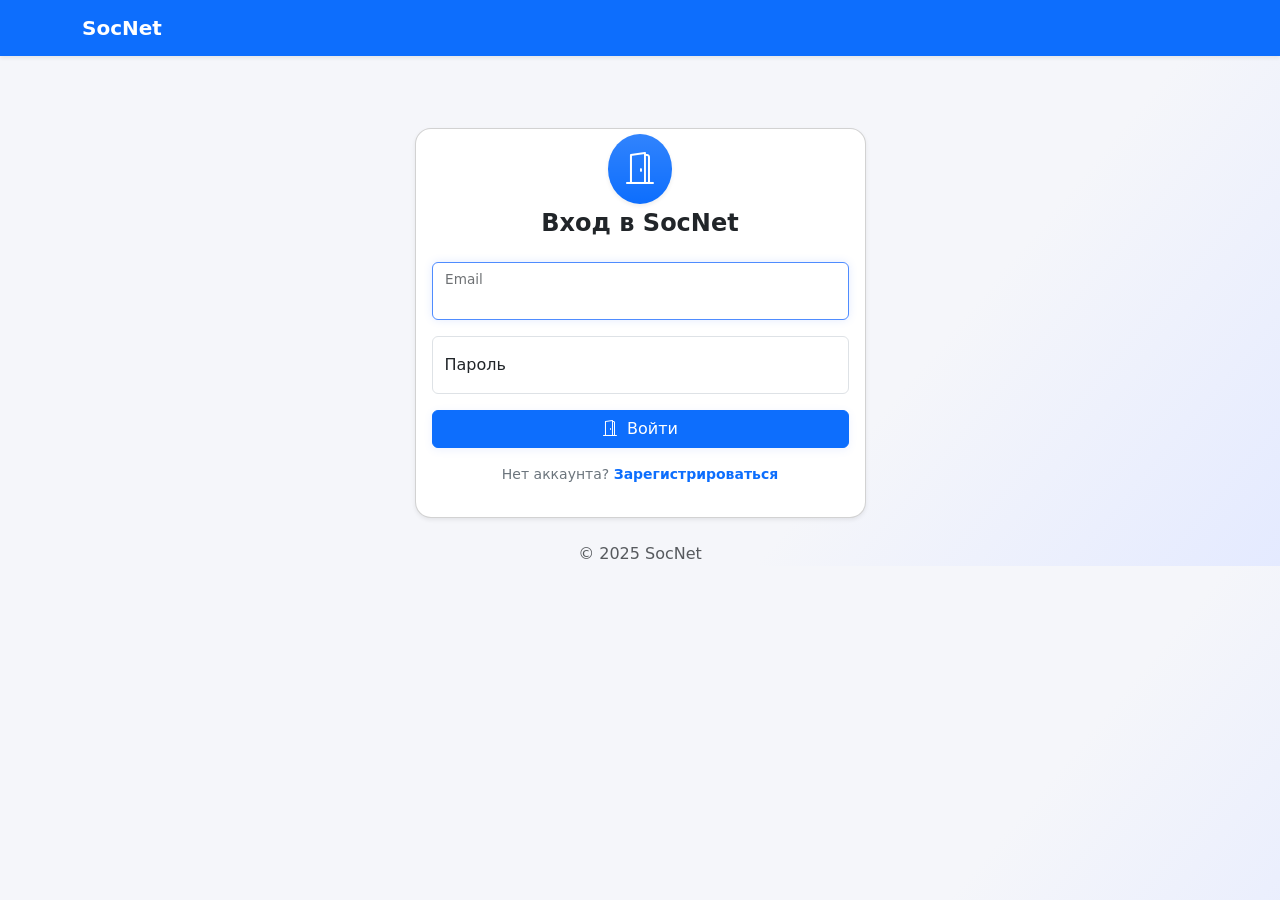
==== src/SocialNetworkAPI/wwwroot/login.html @ 1d99b18c "init" ====
﻿<!DOCTYPE html>
<html lang="ru">
<head>
    <meta charset="utf-8" />
    <title>Вход | SocNet</title>
    <meta name="viewport" content="width=device-width, initial-scale=1">
    <link href="https://cdn.jsdelivr.net/npm/bootstrap@5.3.3/dist/css/bootstrap.min.css" rel="stylesheet">
    <link rel="stylesheet" href="css/styles.css" />
    <link rel="stylesheet" href="https://cdn.jsdelivr.net/npm/bootstrap-icons@1.11.3/font/bootstrap-icons.css">
</head>
<body>
    <nav class="navbar navbar-expand-lg navbar-dark bg-primary sticky-top shadow-sm mb-4">
        <div class="container">
            <a class="navbar-brand fw-bold" href="index.html">SocNet</a>
        </div>
    </nav>
    <main class="container">
        <div class="row justify-content-center">
            <div class="col-md-6 col-lg-5">
                <div class="card shadow-sm mt-5 rounded-4">
                    <div class="card-body">
                        <div class="text-center mb-3">
                            <span class="bg-primary bg-gradient text-white rounded-circle p-3 fs-2 shadow-sm">
                                <i class="bi bi-door-open"></i>
                            </span>
                        </div>
                        <form id="login-form" autocomplete="on">
                            <h2 class="card-title h4 mb-4 text-center fw-bold">Вход в SocNet</h2>
                            <div class="mb-3">
                                <div class="form-floating">
                                    <input type="email" class="form-control" id="login-email" name="email" placeholder="Email" required autofocus />
                                    <label for="login-email">Email</label>
                                </div>
                            </div>
                            <div class="mb-3">
                                <div class="form-floating">
                                    <input type="password" class="form-control" id="login-password" name="password" placeholder="Пароль" required />
                                    <label for="login-password">Пароль</label>
                                </div>
                            </div>
                            <button type="submit" class="btn btn-primary w-100">
                                <i class="bi bi-door-open me-1"></i> Войти
                            </button>
                            <p class="mt-3 text-center text-secondary small">
                                Нет аккаунта?
                                <a href="register.html" class="text-primary fw-semibold text-decoration-none">Зарегистрироваться</a>
                            </p>
                        </form>
                    </div>
                </div>
                <div class="text-center mt-4 text-muted">
                    © 2025 SocNet
                </div>
            </div>
        </div>
    </main>
    <script src="js/auth.js"></script>
    <script src="https://cdn.jsdelivr.net/npm/bootstrap@5.3.3/dist/js/bootstrap.bundle.min.js"></script>
</body>
</html>
---- src/SocialNetworkAPI/wwwroot/css/styles.css ----
﻿/* === GLOBAL === */
body {
    background-color: #f5f6fa;
    background-image: linear-gradient(130deg, #f5f6fa 70%, #e4eaff 100%);
}

.card, .post-card, .feed-bg {
    border-radius: 14px;
    transition: box-shadow 0.25s; /* Убрали transform из transition */
}

.card {
    border-radius: 14px;
}

.feed-bg {
    background: linear-gradient(135deg, #f1f5fd 0%, #e6ecfa 100%);
    border-radius: 1.5rem;
    box-shadow: 0 0.5rem 2rem rgba(80,100,200,0.05);
}

@media (max-width: 991px) {
    .feed-bg {
        border-radius: 0;
    }
}

/* === SIDEBAR === */
#sidebar-username {
    font-size: 1.15rem;
}

#sidebar-email {
    font-size: 0.95rem;
    color: #888;
}

/* === POST FORM === */
#post-form textarea {
    resize: vertical;
}

/* === ARTICLE POSTS === */
#posts article, #profile-posts article {
    background: #fff;
    padding: 1rem 1.25rem;
    margin-bottom: 1rem;
    border-radius: 16px;
    box-shadow: 0 2px 16px rgba(80,100,200,0.08);
    transition: box-shadow 0.2s;
}

    #posts article:hover, #profile-posts article:hover {
        box-shadow: 0 6px 28px rgba(80,100,200,0.13);
        /* Убрали transform */
    }

/* === POST CARD === */
.post-card {
    border-radius: 1.25rem;
    box-shadow: 0 0.2rem 1.5rem rgba(80,100,200,0.07);
    border: none;
    transition: box-shadow 0.25s; /* Убрали transform из transition */
}

    .post-card:hover, .card:hover:not(.no-hover) {
        box-shadow: 0 4px 24px rgba(80,100,200,0.18);
        /* Убрали transform */
    }

/* === TREND BADGE === */
.trend-badge {
    display: inline-block;
    background: #f3f6ff;
    color: #3b82f6;
    border-radius: 1rem;
    padding: 2px 12px;
    margin: 2px 0;
    cursor: pointer;
    transition: background 0.18s, color 0.18s, box-shadow 0.18s;
}

    .trend-badge:hover {
        background: #e0eaff;
        color: #1e3a8a;
        box-shadow: 0 1px 8px rgba(80,130,255,0.08);
    }

/* === STORY AVATAR === */
.story-avatar {
    width: 48px;
    height: 48px;
    border: 2px solid #4f8cff;
    object-fit: cover;
    border-radius: 50%;
    margin-right: 8px;
    box-shadow: 0 0 6px rgba(80,130,255,0.07);
    transition: box-shadow 0.18s, border 0.18s, filter 0.2s;
}

    .story-avatar:hover {
        filter: brightness(1.05) saturate(1.15);
        box-shadow: 0 0 16px rgba(80,130,255,0.13);
        border-color: #2463eb;
    }

/* === PROFILE COVER & AVATAR === */
.profile-cover {
    height: 120px;
    background: linear-gradient(90deg, #4f8cff 0%, #1e3a8a 100%);
    border-radius: 1.25rem 1.25rem 0 0;
}

.profile-avatar {
    width: 110px;
    height: 110px;
    border: 4px solid #fff;
    object-fit: cover;
    margin-top: -55px;
    box-shadow: 0 0.5rem 1rem rgba(0,0,0,.15);
    transition: box-shadow 0.18s, border 0.18s, filter 0.2s;
}

    .profile-avatar:hover {
        filter: brightness(1.05) saturate(1.15);
        box-shadow: 0 0 16px rgba(80,130,255,0.13);
        border-color: #2463eb;
    }

/* === BUTTONS & INPUTS === */
.btn-primary {
    transition: background 0.2s, box-shadow 0.2s;
    box-shadow: 0 2px 8px rgba(80,130,255,0.10);
}

    .btn-primary:hover, .btn-primary:focus {
        background: #2463eb;
        box-shadow: 0 4px 24px rgba(80,130,255,0.20);
    }

.btn-outline-primary:hover, .btn-outline-primary:focus {
    background: #e4eaff;
    border-color: #4f8cff;
    color: #1e3a8a;
}

.form-control:focus {
    border-color: #4f8cff;
    box-shadow: 0 0 8px rgba(80,130,255,0.16);
}

/* === PLACEHOLDER, EMPTY CONTENT === */
#no-posts, .no-content {
    opacity: 0.7;
    color: #888;
    background: #fff;
    border-radius: 16px;
    box-shadow: 0 1px 12px rgba(80,100,200,0.03);
}

/* === MEDIA QUERIES === */
@media (max-width: 991.98px) {
    aside.col-lg-3 {
        display: none !important;
    }

    main .col-lg-6 {
        max-width: 100%;
    }
}
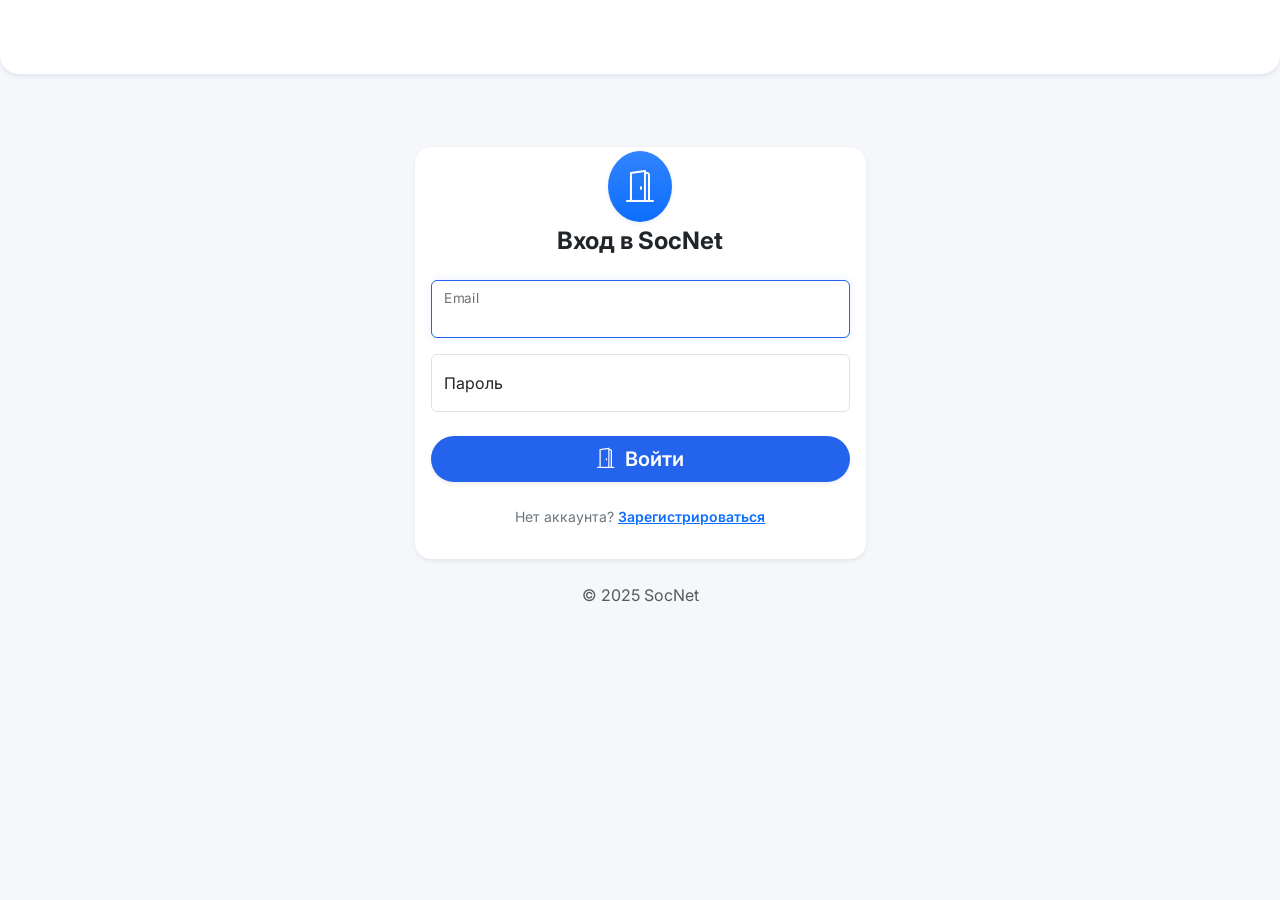
==== commit f96e0827: "update html/css" ====
--- a/src/SocialNetworkAPI/wwwroot/login.html
+++ b/src/SocialNetworkAPI/wwwroot/login.html
@@ -4,6 +4,7 @@
     <meta charset="utf-8" />
     <title>Вход | SocNet</title>
     <meta name="viewport" content="width=device-width, initial-scale=1">
+    <link href="https://fonts.googleapis.com/css2?family=Inter:wght@400;600;700&display=swap" rel="stylesheet">
     <link href="https://cdn.jsdelivr.net/npm/bootstrap@5.3.3/dist/css/bootstrap.min.css" rel="stylesheet">
     <link rel="stylesheet" href="css/styles.css" />
     <link rel="stylesheet" href="https://cdn.jsdelivr.net/npm/bootstrap-icons@1.11.3/font/bootstrap-icons.css">
@@ -24,26 +25,28 @@
                                 <i class="bi bi-door-open"></i>
                             </span>
                         </div>
-                        <form id="login-form" autocomplete="on">
+                        <form id="login-form" autocomplete="on" class="needs-validation" novalidate>
                             <h2 class="card-title h4 mb-4 text-center fw-bold">Вход в SocNet</h2>
                             <div class="mb-3">
                                 <div class="form-floating">
                                     <input type="email" class="form-control" id="login-email" name="email" placeholder="Email" required autofocus />
                                     <label for="login-email">Email</label>
+                                    <div class="invalid-feedback">Введите корректный email</div>
                                 </div>
                             </div>
                             <div class="mb-3">
                                 <div class="form-floating">
                                     <input type="password" class="form-control" id="login-password" name="password" placeholder="Пароль" required />
                                     <label for="login-password">Пароль</label>
+                                    <div class="invalid-feedback">Введите пароль</div>
                                 </div>
                             </div>
-                            <button type="submit" class="btn btn-primary w-100">
+                            <button type="submit" class="btn btn-primary w-100 py-2 fs-5 rounded-pill shadow-sm mt-2">
                                 <i class="bi bi-door-open me-1"></i> Войти
                             </button>
-                            <p class="mt-3 text-center text-secondary small">
+                            <p class="mt-4 text-center text-secondary small">
                                 Нет аккаунта?
-                                <a href="register.html" class="text-primary fw-semibold text-decoration-none">Зарегистрироваться</a>
+                                <a href="register.html" class="text-primary fw-semibold text-decoration-underline-hover">Зарегистрироваться</a>
                             </p>
                         </form>
                     </div>
--- a/src/SocialNetworkAPI/wwwroot/css/styles.css
+++ b/src/SocialNetworkAPI/wwwroot/css/styles.css
@@ -1,110 +1,251 @@
-﻿/* === GLOBAL === */
+﻿:root {
+    --socnet-primary: #2463eb;
+    --socnet-primary-dark: #1856db;
+    --socnet-bg: #f5f7fa;
+    --socnet-feed-bg: linear-gradient(135deg, #f2f6ff 0%, #e7eefd 100%);
+    --socnet-card-bg: #fff;
+    --socnet-card-radius: 1.5rem;
+    --socnet-shadow: 0 0.5rem 2rem rgba(80,100,200,0.06);
+    --socnet-shadow-hover: 0 6px 24px rgba(80,100,200,0.13);
+    --socnet-text-main: #222f3e;
+    --socnet-grey: #888;
+    --socnet-accent: #ffe9e0;
+}
+
+html {
+    scroll-behavior: smooth;
+}
+
 body {
-    background-color: #f5f6fa;
-    background-image: linear-gradient(130deg, #f5f6fa 70%, #e4eaff 100%);
-}
-
-.card, .post-card, .feed-bg {
-    border-radius: 14px;
-    transition: box-shadow 0.25s; /* Убрали transform из transition */
-}
-
-.card {
-    border-radius: 14px;
-}
-
+    background: var(--socnet-bg);
+    font-family: 'Inter', 'Segoe UI', Arial, sans-serif;
+    color: var(--socnet-text-main);
+    min-height: 100vh;
+}
+
+/* ====== NAVBAR ====== */
+.navbar, .sidebar-nav {
+    background: #fff !important;
+}
+
+.navbar {
+    border-bottom: 1.5px solid #e4eaff;
+    border-radius: 0 0 1.2rem 1.2rem;
+    font-size: 1.08rem;
+    letter-spacing: 0.03em;
+    min-height: 64px;
+    z-index: 1001;
+}
+
+.navbar-brand {
+    letter-spacing: 0.5px;
+    font-size: 2rem !important;
+}
+
+.navbar form input[type="search"] {
+    border-radius: 2rem;
+    border: 1.5px solid #e4eaff;
+    padding-left: 1.2em;
+    background: #f8fafc;
+    transition: border-color 0.16s;
+}
+
+    .navbar form input[type="search"]:focus {
+        border-color: var(--socnet-primary);
+        outline: none;
+    }
+
+/* ====== SIDEBAR NAVIGATION ====== */
+.sidebar-nav {
+    min-height: 100vh;
+    background: #fff;
+    border-right: 1.5px solid #e4eaff;
+    position: sticky;
+    top: 0;
+    z-index: 1000;
+    padding-top: 0 !important;
+    box-shadow: none;
+}
+
+    .sidebar-nav .nav {
+        width: 100%;
+    }
+
+    .sidebar-nav .nav-link {
+        color: var(--socnet-text-main);
+        border-radius: 1.1rem;
+        font-weight: 500;
+        margin-bottom: 2px;
+        transition: background .17s, color .17s;
+        padding: 0.65rem 1rem;
+        display: flex;
+        align-items: center;
+        gap: 0.5em;
+    }
+
+        .sidebar-nav .nav-link.active,
+        .sidebar-nav .nav-link:hover {
+            background: #eef4ff;
+            color: var(--socnet-primary) !important;
+        }
+
+        .sidebar-nav .nav-link i {
+            font-size: 1.18em;
+        }
+
+        .sidebar-nav .nav-link:focus {
+            outline: none;
+        }
+
+    .sidebar-nav .nav-pills .nav-link {
+        border: none;
+    }
+
+    .sidebar-nav hr {
+        border-top: 1px solid #e4eaff;
+    }
+
+    .sidebar-nav .text-center {
+        padding-bottom: 0.5em;
+    }
+
+    .sidebar-nav .profile-sidebar-link img {
+        transition: box-shadow .19s, border .19s;
+    }
+
+    .sidebar-nav .profile-sidebar-link:hover img {
+        box-shadow: 0 0 0 3px var(--socnet-primary-dark);
+        border-color: var(--socnet-primary-dark) !important;
+    }
+
+    .sidebar-nav .profile-sidebar-link #sidebar-username {
+        color: var(--socnet-text-main);
+        font-weight: 600;
+        margin-top: 0.4em;
+    }
+
+@media (max-width: 991px) {
+    .sidebar-nav {
+        min-width: 64px;
+        padding: 0;
+    }
+
+        .sidebar-nav .nav-link span {
+            display: none;
+        }
+
+        .sidebar-nav .nav-link {
+            justify-content: center;
+            padding: 0.65rem 0.5rem;
+        }
+}
+
+/* ===== MAIN FEED ===== */
 .feed-bg {
-    background: linear-gradient(135deg, #f1f5fd 0%, #e6ecfa 100%);
-    border-radius: 1.5rem;
-    box-shadow: 0 0.5rem 2rem rgba(80,100,200,0.05);
+    background: var(--socnet-feed-bg);
+    border-radius: var(--socnet-card-radius);
+    box-shadow: var(--socnet-shadow);
+    padding: 2rem;
+    margin-bottom: 2rem;
+    border: none;
 }
 
 @media (max-width: 991px) {
     .feed-bg {
-        border-radius: 0;
-    }
-}
-
-/* === SIDEBAR === */
-#sidebar-username {
-    font-size: 1.15rem;
-}
-
-#sidebar-email {
-    font-size: 0.95rem;
-    color: #888;
-}
-
-/* === POST FORM === */
+        border-radius: 0.5rem;
+        padding: 1rem;
+    }
+}
+
+@media (max-width: 767px) {
+    .feed-bg {
+        padding: 1rem !important;
+        border-radius: 0.5rem;
+    }
+}
+
+/* ====== CARDS, POSTS ====== */
+.card, .post-card {
+    border-radius: var(--socnet-card-radius);
+    box-shadow: var(--socnet-shadow);
+    background: var(--socnet-card-bg);
+    border: none;
+    transition: box-shadow 0.23s;
+}
+
+    .card:hover, .post-card:hover, .feed-bg:hover {
+        box-shadow: var(--socnet-shadow-hover);
+    }
+
 #post-form textarea {
     resize: vertical;
-}
-
-/* === ARTICLE POSTS === */
+    border-radius: 1rem;
+    background: #f8fafc;
+    border: 1.5px solid #e4eaff;
+    font-size: 1.08rem;
+    transition: box-shadow 0.18s, border 0.18s;
+    padding: 1rem;
+    min-height: 60px;
+}
+
+    #post-form textarea:focus {
+        border-color: var(--socnet-primary);
+        box-shadow: 0 0 10px rgba(36,99,235,0.11);
+        outline: none;
+    }
+
 #posts article, #profile-posts article {
     background: #fff;
-    padding: 1rem 1.25rem;
-    margin-bottom: 1rem;
-    border-radius: 16px;
+    padding: 1.25rem 1.5rem;
+    margin-bottom: 1.3rem;
+    border-radius: 1.1rem;
     box-shadow: 0 2px 16px rgba(80,100,200,0.08);
     transition: box-shadow 0.2s;
 }
 
     #posts article:hover, #profile-posts article:hover {
         box-shadow: 0 6px 28px rgba(80,100,200,0.13);
-        /* Убрали transform */
-    }
-
-/* === POST CARD === */
-.post-card {
-    border-radius: 1.25rem;
-    box-shadow: 0 0.2rem 1.5rem rgba(80,100,200,0.07);
-    border: none;
-    transition: box-shadow 0.25s; /* Убрали transform из transition */
-}
-
-    .post-card:hover, .card:hover:not(.no-hover) {
-        box-shadow: 0 4px 24px rgba(80,100,200,0.18);
-        /* Убрали transform */
-    }
-
-/* === TREND BADGE === */
+    }
+
+/* ====== TREND BADGES, AVATARS ====== */
 .trend-badge {
     display: inline-block;
-    background: #f3f6ff;
-    color: #3b82f6;
+    background: #eaf2ff;
+    color: var(--socnet-primary);
     border-radius: 1rem;
-    padding: 2px 12px;
-    margin: 2px 0;
+    padding: 3px 14px;
+    font-weight: 500;
+    font-size: 0.98rem;
     cursor: pointer;
+    user-select: none;
     transition: background 0.18s, color 0.18s, box-shadow 0.18s;
 }
 
     .trend-badge:hover {
-        background: #e0eaff;
-        color: #1e3a8a;
-        box-shadow: 0 1px 8px rgba(80,130,255,0.08);
-    }
-
-/* === STORY AVATAR === */
+        background: #d0e2fd;
+        color: #0b245a;
+        box-shadow: 0 2px 8px rgba(36,99,235,0.10);
+    }
+
+.profile-sidebar-link img,
 .story-avatar {
     width: 48px;
     height: 48px;
-    border: 2px solid #4f8cff;
+    border: 2px solid var(--socnet-primary);
     object-fit: cover;
     border-radius: 50%;
-    margin-right: 8px;
     box-shadow: 0 0 6px rgba(80,130,255,0.07);
     transition: box-shadow 0.18s, border 0.18s, filter 0.2s;
 }
 
+    .profile-sidebar-link img:hover,
     .story-avatar:hover {
         filter: brightness(1.05) saturate(1.15);
         box-shadow: 0 0 16px rgba(80,130,255,0.13);
-        border-color: #2463eb;
-    }
-
-/* === PROFILE COVER & AVATAR === */
+        border-color: var(--socnet-primary-dark);
+    }
+
+/* ====== PROFILE ====== */
 .profile-cover {
     height: 120px;
     background: linear-gradient(90deg, #4f8cff 0%, #1e3a8a 100%);
@@ -114,57 +255,74 @@
 .profile-avatar {
     width: 110px;
     height: 110px;
-    border: 4px solid #fff;
+    border: 5px solid #fff;
     object-fit: cover;
     margin-top: -55px;
-    box-shadow: 0 0.5rem 1rem rgba(0,0,0,.15);
+    box-shadow: 0 1rem 2rem rgba(0,0,0,.08);
     transition: box-shadow 0.18s, border 0.18s, filter 0.2s;
 }
 
     .profile-avatar:hover {
         filter: brightness(1.05) saturate(1.15);
         box-shadow: 0 0 16px rgba(80,130,255,0.13);
-        border-color: #2463eb;
-    }
-
-/* === BUTTONS & INPUTS === */
+        border-color: var(--socnet-primary-dark);
+    }
+
+/* ===== BUTTONS & INPUTS ===== */
 .btn-primary {
-    transition: background 0.2s, box-shadow 0.2s;
-    box-shadow: 0 2px 8px rgba(80,130,255,0.10);
+    background: var(--socnet-primary);
+    border: none;
+    border-radius: 2rem;
+    font-weight: 600;
+    font-size: 1rem;
+    transition: background 0.19s, box-shadow 0.19s;
+    box-shadow: 0 2px 8px rgba(36,99,235,0.10);
 }
 
     .btn-primary:hover, .btn-primary:focus {
-        background: #2463eb;
-        box-shadow: 0 4px 24px rgba(80,130,255,0.20);
+        background: var(--socnet-primary-dark);
+        box-shadow: 0 6px 24px rgba(36,99,235,0.15);
     }
 
 .btn-outline-primary:hover, .btn-outline-primary:focus {
     background: #e4eaff;
-    border-color: #4f8cff;
+    border-color: var(--socnet-primary);
     color: #1e3a8a;
 }
 
 .form-control:focus {
-    border-color: #4f8cff;
-    box-shadow: 0 0 8px rgba(80,130,255,0.16);
-}
-
-/* === PLACEHOLDER, EMPTY CONTENT === */
+    border-color: var(--socnet-primary);
+    box-shadow: 0 0 10px rgba(36,99,235,0.11);
+}
+
+/* ===== PLACEHOLDER, EMPTY CONTENT ===== */
 #no-posts, .no-content {
     opacity: 0.7;
-    color: #888;
+    color: var(--socnet-grey);
     background: #fff;
-    border-radius: 16px;
+    border-radius: 1.1rem;
     box-shadow: 0 1px 12px rgba(80,100,200,0.03);
-}
-
-/* === MEDIA QUERIES === */
-@media (max-width: 991.98px) {
-    aside.col-lg-3 {
-        display: none !important;
-    }
-
-    main .col-lg-6 {
-        max-width: 100%;
-    }
-}
+    font-size: 1.07rem;
+    padding: 2.5rem 0;
+    transition: background 0.19s;
+}
+
+::-webkit-input-placeholder {
+    color: #b0b5c5;
+    opacity: 1;
+}
+
+::-moz-placeholder {
+    color: #b0b5c5;
+    opacity: 1;
+}
+
+:-ms-input-placeholder {
+    color: #b0b5c5;
+    opacity: 1;
+}
+
+::placeholder {
+    color: #b0b5c5;
+    opacity: 1;
+}
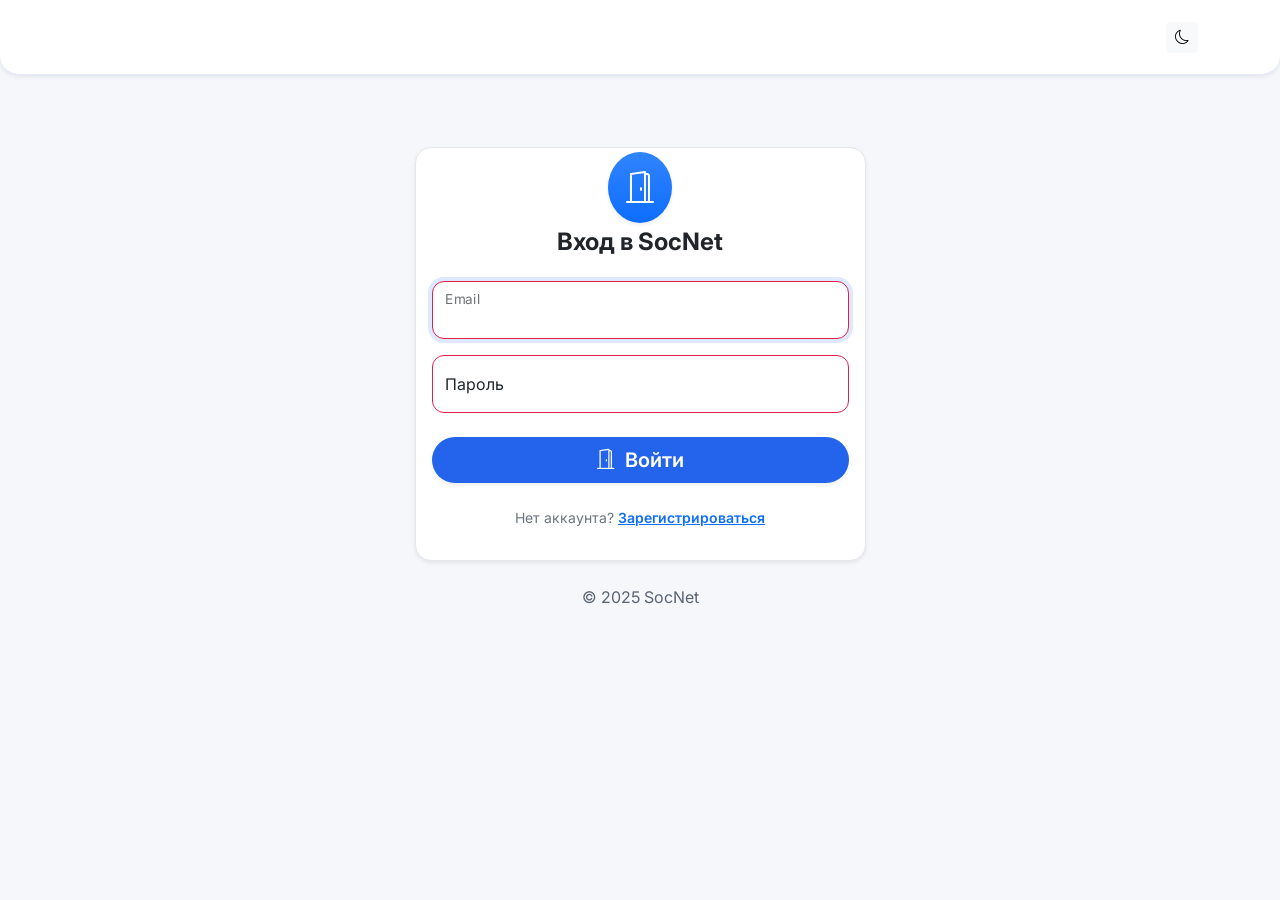
==== commit 2594e6d3: "Add theme toggle and improve accessibility/UI" ====
--- a/src/SocialNetworkAPI/wwwroot/login.html
+++ b/src/SocialNetworkAPI/wwwroot/login.html
@@ -9,13 +9,17 @@
     <link rel="stylesheet" href="css/styles.css" />
     <link rel="stylesheet" href="https://cdn.jsdelivr.net/npm/bootstrap-icons@1.11.3/font/bootstrap-icons.css">
 </head>
-<body>
+<body class="ui-shell">
+    <a href="#login-main" class="ui-skip-link">Перейти к содержимому</a>
     <nav class="navbar navbar-expand-lg navbar-dark bg-primary sticky-top shadow-sm mb-4">
         <div class="container">
             <a class="navbar-brand fw-bold" href="index.html">SocNet</a>
+            <button id="theme-toggle" class="btn btn-sm btn-light ms-auto" aria-label="Переключить тему">
+                <i class="bi bi-moon"></i>
+            </button>
         </div>
     </nav>
-    <main class="container">
+    <main id="login-main" class="container" role="main" tabindex="-1">
         <div class="row justify-content-center">
             <div class="col-md-6 col-lg-5">
                 <div class="card shadow-sm mt-5 rounded-4">
@@ -25,29 +29,32 @@
                                 <i class="bi bi-door-open"></i>
                             </span>
                         </div>
-                        <form id="login-form" autocomplete="on" class="needs-validation" novalidate>
+                        <form id="login-form" autocomplete="on" class="needs-validation" novalidate aria-describedby="login-help">
                             <h2 class="card-title h4 mb-4 text-center fw-bold">Вход в SocNet</h2>
                             <div class="mb-3">
                                 <div class="form-floating">
-                                    <input type="email" class="form-control" id="login-email" name="email" placeholder="Email" required autofocus />
+                                    <input type="email" class="form-control ui-input" id="login-email" name="email"
+                                           placeholder="Email" inputmode="email" autocomplete="email" required autofocus />
                                     <label for="login-email">Email</label>
                                     <div class="invalid-feedback">Введите корректный email</div>
                                 </div>
                             </div>
                             <div class="mb-3">
                                 <div class="form-floating">
-                                    <input type="password" class="form-control" id="login-password" name="password" placeholder="Пароль" required />
+                                    <input type="password" class="form-control ui-input" id="login-password" name="password"
+                                           placeholder="Пароль" autocomplete="current-password" required />
                                     <label for="login-password">Пароль</label>
                                     <div class="invalid-feedback">Введите пароль</div>
                                 </div>
                             </div>
-                            <button type="submit" class="btn btn-primary w-100 py-2 fs-5 rounded-pill shadow-sm mt-2">
+                            <button type="submit" class="btn btn-primary w-100 py-2 fs-5 rounded-pill shadow-sm mt-2 ui-button">
                                 <i class="bi bi-door-open me-1"></i> Войти
                             </button>
                             <p class="mt-4 text-center text-secondary small">
                                 Нет аккаунта?
                                 <a href="register.html" class="text-primary fw-semibold text-decoration-underline-hover">Зарегистрироваться</a>
                             </p>
+                            <div id="login-help" class="visually-hidden">Все поля обязательны</div>
                         </form>
                     </div>
                 </div>
@@ -57,7 +64,8 @@
             </div>
         </div>
     </main>
-    <script src="js/auth.js"></script>
+    <script type="module" src="shared.js"></script>
+    <script type="module" src="js/auth.js"></script>
     <script src="https://cdn.jsdelivr.net/npm/bootstrap@5.3.3/dist/js/bootstrap.bundle.min.js"></script>
 </body>
 </html>
--- a/src/SocialNetworkAPI/wwwroot/css/styles.css
+++ b/src/SocialNetworkAPI/wwwroot/css/styles.css
@@ -1,16 +1,186 @@
-﻿:root {
-    --socnet-primary: #2463eb;
+﻿/* styles.css */
+/* ===== Design System: Tokens, Color Schemes, Reset (Critical) ===== */
+
+:root {
+    /* Light (default) */
+    --bg: #f5f7fa;
+    --bg-elevated: #ffffff;
+    --text: #1f2937;
+    --text-muted: #5b6472;
+    --primary: #2463eb;
+    --primary-contrast: #ffffff;
+    --success: #16a34a;
+    --warning: #d97706;
+    --danger: #e11d48;
+    --border: #e5e7eb;
+    --shadow: 0 6px 24px rgba(17, 24, 39, 0.08);
+    /* Типографика */
+    --font-sans: Inter, system-ui, -apple-system, Segoe UI, Roboto, Arial, sans-serif;
+    --font-mono: ui-monospace, SFMono-Regular, Menlo, Consolas, monospace;
+    --fs-12: 12px;
+    --fs-14: 14px;
+    --fs-16: 16px;
+    --fs-18: 18px;
+    --fs-20: 20px;
+    --fs-24: 24px;
+    --fs-32: 32px;
+    --fs-40: 40px;
+    --lh-tight: 1.2;
+    --lh-base: 1.5;
+    --lh-loose: 1.65;
+    /* Отступы (8-сетка) */
+    --space-1: 4px;
+    --space-2: 8px;
+    --space-3: 12px;
+    --space-4: 16px;
+    --space-5: 20px;
+    --space-6: 24px;
+    --space-7: 28px;
+    --space-8: 32px;
+    --space-10: 40px;
+    --space-12: 48px;
+    /* Радиусы/тени */
+    --radius-sm: 8px;
+    --radius-md: 12px;
+    --radius-lg: 16px;
+    --radius-xl: 20px;
+    --shadow-sm: 0 1px 6px rgba(17,24,39,.06);
+    --shadow-md: 0 4px 16px rgba(17,24,39,.08);
+    --shadow-lg: 0 8px 28px rgba(17,24,39,.12);
+    /* Маппинг */
+    --socnet-primary: var(--primary);
     --socnet-primary-dark: #1856db;
-    --socnet-bg: #f5f7fa;
+    --socnet-bg: var(--bg);
     --socnet-feed-bg: linear-gradient(135deg, #f2f6ff 0%, #e7eefd 100%);
-    --socnet-card-bg: #fff;
-    --socnet-card-radius: 1.5rem;
-    --socnet-shadow: 0 0.5rem 2rem rgba(80,100,200,0.06);
-    --socnet-shadow-hover: 0 6px 24px rgba(80,100,200,0.13);
-    --socnet-text-main: #222f3e;
-    --socnet-grey: #888;
+    --socnet-card-bg: var(--bg-elevated);
+    --socnet-card-radius: var(--radius-lg);
+    --socnet-shadow: var(--shadow-sm);
+    --socnet-shadow-hover: var(--shadow-md);
+    --socnet-text-main: var(--text);
+    --socnet-grey: var(--text-muted);
     --socnet-accent: #ffe9e0;
 }
+
+/* Dark theme override (включается классом на body) */
+.theme-dark {
+    --bg: #0b1220;
+    --bg-elevated: #0f172a;
+    --text: #e5e7eb;
+    --text-muted: #9aa3b2;
+    --primary: #5b8cfe;
+    --primary-contrast: #0b1220;
+    --success: #22c55e;
+    --warning: #f59e0b;
+    --danger: #fb7185;
+    --border: #1f2a44;
+    --shadow: 0 8px 28px rgba(0,0,0,.45);
+}
+
+@media (prefers-reduced-motion: reduce) {
+    * {
+        animation-duration: .001ms !important;
+        animation-iteration-count: 1 !important;
+        transition-duration: .001ms !important;
+        scroll-behavior: auto !important;
+    }
+}
+
+*,
+*::before,
+*::after {
+    box-sizing: border-box;
+}
+
+html, body {
+    height: 100%;
+}
+
+body {
+    margin: 0;
+    font-family: var(--font-sans);
+    font-size: var(--fs-16);
+    line-height: var(--lh-base);
+    background: var(--bg);
+    color: var(--text);
+    text-rendering: optimizeLegibility;
+}
+
+img, video {
+    max-inline-size: 100%;
+    block-size: auto;
+}
+
+:root {
+    --content-max: 72ch;
+}
+
+.ui-prose {
+    max-inline-size: var(--content-max);
+}
+
+:where(a, button, input, textarea, select, summary, .btn, .form-control, [role="button"], [tabindex]):focus-visible {
+    outline: 2px solid color-mix(in oklab, var(--primary), white 10%);
+    outline-offset: 2px;
+    border-radius: 8px;
+}
+
+.ui-skip-link {
+    position: absolute;
+    inset-block-start: 0;
+    inset-inline-start: 0;
+    transform: translateY(-150%);
+    padding: 6px 10px;
+    background: var(--primary);
+    color: var(--primary-contrast);
+    border-radius: var(--radius-sm);
+    z-index: 2000;
+}
+
+    .ui-skip-link:focus {
+        transform: translateY(0);
+    }
+
+.ui-shell {
+    container-type: inline-size;
+}
+
+.ui-surface {
+    background: var(--bg-elevated);
+    border: 1px solid var(--border);
+    border-radius: var(--radius-lg);
+    box-shadow: var(--shadow-sm);
+}
+
+@container (min-width: 768px) {
+    .ui-feed {
+        max-inline-size: 920px;
+        margin-inline: auto;
+    }
+}
+
+h1 {
+    font-size: var(--fs-40);
+    line-height: var(--lh-tight);
+}
+
+h2 {
+    font-size: var(--fs-32);
+    line-height: var(--lh-tight);
+}
+
+h3 {
+    font-size: var(--fs-24);
+}
+
+h4 {
+    font-size: var(--fs-20);
+}
+
+small, .text-muted {
+    color: var(--text-muted) !important;
+}
+
+/* ===== Оригинальные стили (адаптированы под токены) ===== */
 
 html {
     scroll-behavior: smooth;
@@ -23,12 +193,9 @@
     min-height: 100vh;
 }
 
-/* ====== NAVBAR ====== */
-.navbar, .sidebar-nav {
+/* NAVBAR */
+.navbar {
     background: #fff !important;
-}
-
-.navbar {
     border-bottom: 1.5px solid #e4eaff;
     border-radius: 0 0 1.2rem 1.2rem;
     font-size: 1.08rem;
@@ -55,7 +222,7 @@
         outline: none;
     }
 
-/* ====== SIDEBAR NAVIGATION ====== */
+/* SIDEBAR */
 .sidebar-nav {
     min-height: 100vh;
     background: #fff;
@@ -66,10 +233,6 @@
     padding-top: 0 !important;
     box-shadow: none;
 }
-
-    .sidebar-nav .nav {
-        width: 100%;
-    }
 
     .sidebar-nav .nav-link {
         color: var(--socnet-text-main);
@@ -93,37 +256,6 @@
             font-size: 1.18em;
         }
 
-        .sidebar-nav .nav-link:focus {
-            outline: none;
-        }
-
-    .sidebar-nav .nav-pills .nav-link {
-        border: none;
-    }
-
-    .sidebar-nav hr {
-        border-top: 1px solid #e4eaff;
-    }
-
-    .sidebar-nav .text-center {
-        padding-bottom: 0.5em;
-    }
-
-    .sidebar-nav .profile-sidebar-link img {
-        transition: box-shadow .19s, border .19s;
-    }
-
-    .sidebar-nav .profile-sidebar-link:hover img {
-        box-shadow: 0 0 0 3px var(--socnet-primary-dark);
-        border-color: var(--socnet-primary-dark) !important;
-    }
-
-    .sidebar-nav .profile-sidebar-link #sidebar-username {
-        color: var(--socnet-text-main);
-        font-weight: 600;
-        margin-top: 0.4em;
-    }
-
 @media (max-width: 991px) {
     .sidebar-nav {
         min-width: 64px;
@@ -140,7 +272,7 @@
         }
 }
 
-/* ===== MAIN FEED ===== */
+/* MAIN FEED */
 .feed-bg {
     background: var(--socnet-feed-bg);
     border-radius: var(--socnet-card-radius);
@@ -164,7 +296,7 @@
     }
 }
 
-/* ====== CARDS, POSTS ====== */
+/* CARDS & POSTS */
 .card, .post-card {
     border-radius: var(--socnet-card-radius);
     box-shadow: var(--socnet-shadow);
@@ -207,7 +339,7 @@
         box-shadow: 0 6px 28px rgba(80,100,200,0.13);
     }
 
-/* ====== TREND BADGES, AVATARS ====== */
+/* TREND BADGES, AVATARS */
 .trend-badge {
     display: inline-block;
     background: #eaf2ff;
@@ -245,30 +377,143 @@
         border-color: var(--socnet-primary-dark);
     }
 
-/* ====== PROFILE ====== */
+/* PROFILE — улучшения */
+.ui-profile-header {
+    overflow: hidden;
+}
+
+.ui-profile-cover {
+    height: 140px;
+    background: linear-gradient(90deg, #4f8cff 0%, #1e3a8a 100%);
+    border-radius: 1.25rem 1.25rem 0 0;
+}
+
+@media (min-width: 992px) {
+    .ui-profile-cover {
+        height: 180px;
+    }
+}
+
+.ui-profile-avatar-wrap {
+    margin-top: -60px;
+}
+
+.profile-avatar {
+    width: 120px;
+    height: 120px;
+    border: 5px solid #fff;
+    object-fit: cover;
+    box-shadow: 0 1rem 2rem rgba(0,0,0,.08);
+    transition: filter .2s, box-shadow .2s;
+}
+
+    .profile-avatar:hover {
+        filter: brightness(1.05);
+        box-shadow: 0 0 16px rgba(80,130,255,.15);
+    }
+
+.ui-action-fab {
+    box-shadow: var(--shadow-sm);
+}
+
+.ui-profile-meta {
+    margin: 0;
+}
+
+    .ui-profile-meta .list-inline-item {
+        vertical-align: middle;
+    }
+
+.ui-profile-tabs .nav-link {
+    border: 1px solid var(--border);
+    background: var(--bg-elevated);
+    color: var(--text);
+    border-radius: 12px 12px 0 0;
+    margin-inline-end: 6px;
+    padding: 8px 12px;
+}
+
+    .ui-profile-tabs .nav-link:hover {
+        color: var(--primary);
+        border-color: color-mix(in oklab, var(--primary), white 20%);
+    }
+
+    .ui-profile-tabs .nav-link.active {
+        color: var(--primary);
+        border-color: color-mix(in oklab, var(--primary), white 15%);
+        border-bottom-color: transparent;
+    }
+
+.tab-content .tab-pane {
+    padding: 0;
+}
+
+.tab-content .card.ui-surface {
+    border-radius: var(--radius-lg);
+}
+
+/* Статы */
+.ui-stat {
+    padding: 8px 0;
+}
+
+.ui-stat__value {
+    font-weight: 700;
+    font-size: 20px;
+    line-height: 1;
+}
+
+.ui-stat__label {
+    font-size: 12px;
+    color: var(--text-muted);
+}
+
+/* Доп. элементы профиля из старого файла (совместимость) */
 .profile-cover {
     height: 120px;
     background: linear-gradient(90deg, #4f8cff 0%, #1e3a8a 100%);
     border-radius: 1.25rem 1.25rem 0 0;
 }
 
-.profile-avatar {
-    width: 110px;
-    height: 110px;
-    border: 5px solid #fff;
-    object-fit: cover;
-    margin-top: -55px;
-    box-shadow: 0 1rem 2rem rgba(0,0,0,.08);
-    transition: box-shadow 0.18s, border 0.18s, filter 0.2s;
-}
-
-    .profile-avatar:hover {
-        filter: brightness(1.05) saturate(1.15);
-        box-shadow: 0 0 16px rgba(80,130,255,0.13);
-        border-color: var(--socnet-primary-dark);
-    }
-
-/* ===== BUTTONS & INPUTS ===== */
+.profile-avatar-wrapper {
+    position: relative;
+    display: inline-block;
+}
+
+.change-avatar-overlay {
+    position: absolute;
+    inset: 0;
+    border-radius: 50%;
+    background: rgba(0,0,0,.45);
+    color: #fff;
+    opacity: 0;
+    transition: opacity .2s;
+    cursor: pointer;
+}
+
+.profile-avatar-wrapper:hover .change-avatar-overlay {
+    opacity: 1;
+}
+
+.status-indicator {
+    position: absolute;
+    bottom: 6px;
+    right: 6px;
+    width: 16px;
+    height: 16px;
+}
+
+.spinner-overlay {
+    position: absolute;
+    inset: 0;
+    display: flex;
+    align-items: center;
+    justify-content: center;
+    background: rgba(255,255,255,.6);
+    border-radius: 50%;
+}
+
+/* BUTTONS & INPUTS */
 .btn-primary {
     background: var(--socnet-primary);
     border: none;
@@ -295,34 +540,282 @@
     box-shadow: 0 0 10px rgba(36,99,235,0.11);
 }
 
-/* ===== PLACEHOLDER, EMPTY CONTENT ===== */
-#no-posts, .no-content {
-    opacity: 0.7;
+/* EMPTY CONTENT */
+.no-content {
+    opacity: 0.85;
     color: var(--socnet-grey);
     background: #fff;
     border-radius: 1.1rem;
-    box-shadow: 0 1px 12px rgba(80,100,200,0.03);
+    box-shadow: 0 1px 12px rgba(80,100,200,0.05);
     font-size: 1.07rem;
     padding: 2.5rem 0;
     transition: background 0.19s;
 }
 
-::-webkit-input-placeholder {
-    color: #b0b5c5;
-    opacity: 1;
-}
-
-::-moz-placeholder {
-    color: #b0b5c5;
-    opacity: 1;
-}
-
-:-ms-input-placeholder {
-    color: #b0b5c5;
-    opacity: 1;
-}
-
-::placeholder {
-    color: #b0b5c5;
-    opacity: 1;
-}
+/* ===== Новые UI-компоненты (общие) ===== */
+
+.ui-divider {
+    border-block-end: 1px solid var(--border);
+}
+
+.ui-prose, .post-card {
+    max-inline-size: 72ch;
+}
+
+[dir="rtl"] .me-2 {
+    margin-inline-end: 0 !important;
+    margin-inline-start: .5rem !important;
+}
+
+[dir="rtl"] .ms-auto {
+    margin-inline-start: auto !important;
+    margin-inline-end: 0 !important;
+}
+
+.ui-button, .btn {
+    transition: box-shadow .18s, background-color .18s, color .18s, border-color .18s;
+}
+
+    .ui-button:disabled, .btn:disabled {
+        opacity: .6;
+        cursor: not-allowed;
+    }
+
+    .btn.btn-primary, .ui-button--primary {
+        background: var(--primary);
+        color: var(--primary-contrast);
+        box-shadow: var(--shadow-sm);
+    }
+
+        .btn.btn-primary:hover, .btn.btn-primary:focus-visible {
+            box-shadow: var(--shadow-md);
+        }
+
+.ui-input, .form-control {
+    border-radius: 12px;
+    border: 1px solid var(--border);
+    background: color-mix(in oklab, var(--bg-elevated), black 0%);
+    transition: border-color .18s, box-shadow .18s, background-color .18s;
+}
+
+    .ui-input::placeholder, .form-control::placeholder {
+        color: color-mix(in oklab, var(--text-muted), white 20%);
+    }
+
+    .ui-input:focus, .form-control:focus {
+        border-color: color-mix(in oklab, var(--primary), white 15%);
+        box-shadow: 0 0 0 4px color-mix(in oklab, var(--primary), white 85%);
+        outline: none;
+    }
+
+    .ui-input:invalid {
+        border-color: var(--danger);
+    }
+
+.ui-check {
+    inline-size: 18px;
+    block-size: 18px;
+    accent-color: var(--primary);
+}
+
+    .ui-check:focus-visible {
+        outline: 2px solid var(--primary);
+        outline-offset: 2px;
+    }
+
+.ui-avatar {
+    border: 2px solid color-mix(in oklab, var(--primary), white 70%);
+}
+
+.ui-card, .ui-surface, .card, .post-card {
+    background: var(--bg-elevated);
+    border: 1px solid var(--border);
+    border-radius: var(--radius-lg);
+    box-shadow: var(--shadow);
+}
+
+.ui-tabs {
+    display: flex;
+    gap: 8px;
+}
+
+.ui-tab {
+    padding: 8px 12px;
+    border-radius: 10px;
+    border: 1px solid var(--border);
+    background: var(--bg-elevated);
+}
+
+    .ui-tab[aria-selected="true"] {
+        border-color: var(--primary);
+        color: var(--primary);
+    }
+
+.ui-tag {
+    display: inline-flex;
+    align-items: center;
+    gap: 6px;
+    padding: 2px 10px;
+    border: 1px solid var(--border);
+    border-radius: 999px;
+    background: color-mix(in oklab, var(--primary), white 92%);
+    color: color-mix(in oklab, var(--primary), black 20%);
+}
+
+.ui-dropdown[open] > summary {
+    outline: 2px solid var(--primary);
+    outline-offset: 2px;
+}
+
+.ui-dropdown__menu {
+    background: var(--bg-elevated);
+    border: 1px solid var(--border);
+    border-radius: 12px;
+    box-shadow: var(--shadow-md);
+}
+
+[data-ui-tooltip] {
+    position: relative;
+}
+
+    [data-ui-tooltip]:hover::after, [data-ui-tooltip]:focus-visible::after {
+        content: attr(data-ui-tooltip);
+        position: absolute;
+        inset-block-end: calc(100% + 8px);
+        inset-inline-start: 50%;
+        transform: translateX(-50%);
+        padding: 6px 8px;
+        background: var(--text);
+        color: var(--primary-contrast);
+        border-radius: 8px;
+        font-size: var(--fs-12);
+        white-space: nowrap;
+        z-index: 30;
+    }
+
+.ui-toast-stack {
+    position: fixed;
+    inset-block-start: 16px;
+    inset-inline-end: 16px;
+    z-index: 2000;
+    display: grid;
+    gap: 8px;
+}
+
+.ui-toast {
+    padding: 10px 14px;
+    border-radius: 12px;
+    border: 1px solid var(--border);
+    background: var(--bg-elevated);
+    box-shadow: var(--shadow-sm);
+}
+
+.ui-toast--success {
+    border-color: color-mix(in oklab, var(--success), white 60%);
+}
+
+.ui-toast--error {
+    border-color: color-mix(in oklab, var(--danger), white 60%);
+}
+
+.ui-infinite-sentinel {
+    inline-size: 100%;
+    block-size: 40px;
+}
+
+.ui-pagination {
+    display: flex;
+    gap: 6px;
+    justify-content: center;
+}
+
+.ui-page {
+    min-inline-size: 36px;
+    padding: 6px 10px;
+    border-radius: 10px;
+    border: 1px solid var(--border);
+    background: var(--bg-elevated);
+}
+
+    .ui-page[aria-current="page"] {
+        border-color: var(--primary);
+        color: var(--primary);
+    }
+
+.ui-skeleton {
+    --shine: linear-gradient(90deg, transparent, color-mix(in oklab, var(--text-muted), white 80%), transparent);
+    background: color-mix(in oklab, var(--bg-elevated), black 2%);
+    border-radius: 10px;
+    position: relative;
+    overflow: hidden;
+}
+
+    .ui-skeleton::after {
+        content: "";
+        position: absolute;
+        inset: 0;
+        transform: translateX(-100%);
+        background-image: var(--shine);
+        animation: ui-sheen 1.2s infinite;
+    }
+
+@keyframes ui-sheen {
+    to {
+        transform: translateX(100%);
+    }
+}
+
+.ui-media {
+    display: block;
+    overflow: hidden;
+    border-radius: 12px;
+    background: var(--bg-elevated);
+}
+
+.ui-media--16x9 {
+    aspect-ratio: 16 / 9;
+}
+
+.ui-media--1x1 {
+    aspect-ratio: 1 / 1;
+}
+
+.ui-media img, .ui-media video {
+    inline-size: 100%;
+    block-size: 100%;
+    object-fit: cover;
+}
+
+.ui-visually-hidden, .visually-hidden {
+    position: absolute !important;
+    inline-size: 1px;
+    block-size: 1px;
+    overflow: hidden;
+    clip: rect(0 0 0 0);
+    white-space: nowrap;
+    clip-path: inset(50%);
+}
+
+.ui-clamp-2 {
+    display: -webkit-box;
+    -webkit-line-clamp: 2;
+    -webkit-box-orient: vertical;
+    overflow: hidden;
+}
+
+.ui-clamp-4 {
+    display: -webkit-box;
+    -webkit-line-clamp: 4;
+    -webkit-box-orient: vertical;
+    overflow: hidden;
+}
+
+:root {
+    --ease-brand: cubic-bezier(.2, 0, 0, 1);
+    --dur-fast: 150ms;
+    --dur-mid: 200ms;
+}
+
+* {
+    transition-timing-function: var(--ease-brand);
+}
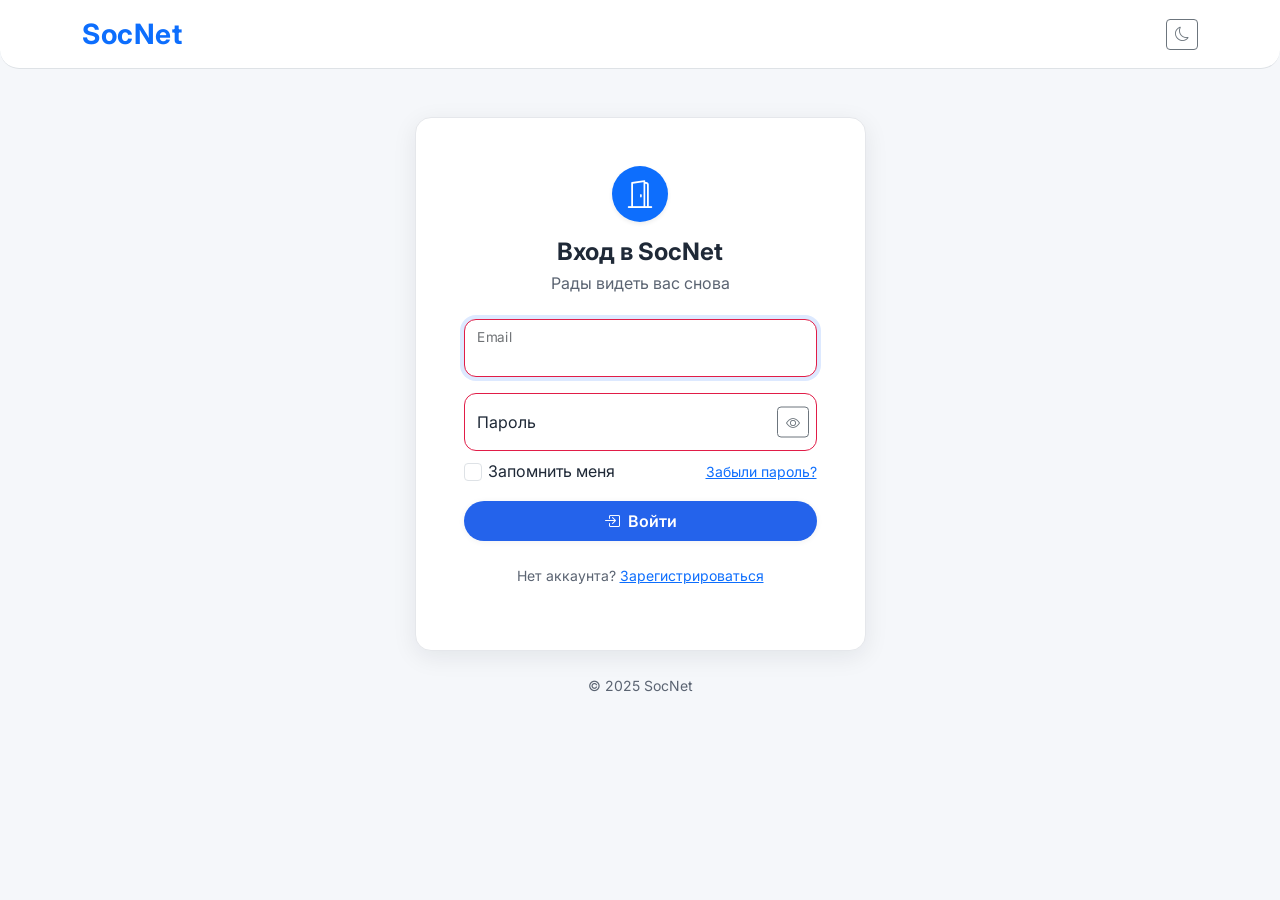
==== commit ae4ea400: "Refactor feed and UI, improve theme and post handling" ====
--- a/src/SocialNetworkAPI/wwwroot/login.html
+++ b/src/SocialNetworkAPI/wwwroot/login.html
@@ -1,71 +1,141 @@
 ﻿<!DOCTYPE html>
 <html lang="ru">
+
 <head>
     <meta charset="utf-8" />
     <title>Вход | SocNet</title>
-    <meta name="viewport" content="width=device-width, initial-scale=1">
+    <meta name="viewport" content="width=device-width, initial-scale=1" />
+    <meta name="color-scheme" content="light dark" />
+
     <link href="https://fonts.googleapis.com/css2?family=Inter:wght@400;600;700&display=swap" rel="stylesheet">
     <link href="https://cdn.jsdelivr.net/npm/bootstrap@5.3.3/dist/css/bootstrap.min.css" rel="stylesheet">
+    <link rel="stylesheet" href="https://cdn.jsdelivr.net/npm/bootstrap-icons@1.11.3/font/bootstrap-icons.css">
+
     <link rel="stylesheet" href="css/styles.css" />
-    <link rel="stylesheet" href="https://cdn.jsdelivr.net/npm/bootstrap-icons@1.11.3/font/bootstrap-icons.css">
+
+    <style>
+        body {
+            background: var(--socnet-bg);
+        }
+
+        .auth-card {
+            border: 1px solid var(--border);
+            border-radius: var(--radius-lg);
+            box-shadow: var(--shadow);
+            background: var(--bg-elevated);
+        }
+
+        .brand-badge {
+            display: inline-grid;
+            place-items: center;
+            inline-size: 56px;
+            block-size: 56px;
+            border-radius: 50%;
+        }
+    </style>
 </head>
+
 <body class="ui-shell">
     <a href="#login-main" class="ui-skip-link">Перейти к содержимому</a>
-    <nav class="navbar navbar-expand-lg navbar-dark bg-primary sticky-top shadow-sm mb-4">
+
+    <nav class="navbar navbar-light bg-white border-bottom sticky-top py-2 px-3" role="navigation"
+        aria-label="Основная навигация">
         <div class="container">
-            <a class="navbar-brand fw-bold" href="index.html">SocNet</a>
-            <button id="theme-toggle" class="btn btn-sm btn-light ms-auto" aria-label="Переключить тему">
-                <i class="bi bi-moon"></i>
+            <a class="navbar-brand fw-bold text-primary fs-3" href="index.html" style="letter-spacing:.5px;">SocNet</a>
+            <button id="theme-toggle" class="btn btn-sm btn-outline-secondary ms-auto" aria-label="Переключить тему"
+                type="button">
+                <i class="bi bi-moon" aria-hidden="true"></i>
             </button>
         </div>
     </nav>
-    <main id="login-main" class="container" role="main" tabindex="-1">
+
+    <main id="login-main" class="container py-5" role="main" tabindex="-1">
         <div class="row justify-content-center">
-            <div class="col-md-6 col-lg-5">
-                <div class="card shadow-sm mt-5 rounded-4">
-                    <div class="card-body">
-                        <div class="text-center mb-3">
-                            <span class="bg-primary bg-gradient text-white rounded-circle p-3 fs-2 shadow-sm">
-                                <i class="bi bi-door-open"></i>
-                            </span>
+            <div class="col-sm-10 col-md-7 col-lg-5">
+                <section class="auth-card p-4 p-md-5" aria-labelledby="login-title">
+                    <div class="text-center mb-3">
+                        <span class="brand-badge bg-primary text-white shadow-sm">
+                            <i class="bi bi-door-open fs-3" aria-hidden="true"></i>
+                        </span>
+                    </div>
+                    <h1 id="login-title" class="h4 text-center fw-bold mb-1">Вход в SocNet</h1>
+                    <p class="text-center text-muted mb-4">Рады видеть вас снова</p>
+
+                    <div id="login-error" class="alert alert-danger py-2 d-none" role="alert"></div>
+                    <div id="login-success" class="alert alert-success py-2 d-none" role="status"></div>
+
+                    <form id="login-form" novalidate aria-describedby="login-help">
+                        <div class="mb-3">
+                            <div class="form-floating">
+                                <input type="email" class="form-control ui-input" id="login-email" name="email"
+                                    placeholder="Email" inputmode="email" autocomplete="email" required autofocus />
+                                <label for="login-email">Email</label>
+                                <div class="invalid-feedback">Введите корректный email.</div>
+                            </div>
                         </div>
-                        <form id="login-form" autocomplete="on" class="needs-validation" novalidate aria-describedby="login-help">
-                            <h2 class="card-title h4 mb-4 text-center fw-bold">Вход в SocNet</h2>
-                            <div class="mb-3">
-                                <div class="form-floating">
-                                    <input type="email" class="form-control ui-input" id="login-email" name="email"
-                                           placeholder="Email" inputmode="email" autocomplete="email" required autofocus />
-                                    <label for="login-email">Email</label>
-                                    <div class="invalid-feedback">Введите корректный email</div>
-                                </div>
+
+                        <div class="mb-2">
+                            <div class="form-floating position-relative">
+                                <input type="password" class="form-control ui-input" id="login-password" name="password"
+                                    placeholder="Пароль" autocomplete="current-password" required />
+                                <label for="login-password">Пароль</label>
+                                <div class="invalid-feedback">Введите пароль.</div>
+
+                                <button type="button"
+                                    class="btn btn-sm btn-outline-secondary position-absolute top-50 translate-middle-y end-0 me-2"
+                                    aria-label="Показать пароль" data-action="togglePassword"
+                                    data-target="#login-password">
+                                    <i class="bi bi-eye" aria-hidden="true"></i>
+                                </button>
                             </div>
-                            <div class="mb-3">
-                                <div class="form-floating">
-                                    <input type="password" class="form-control ui-input" id="login-password" name="password"
-                                           placeholder="Пароль" autocomplete="current-password" required />
-                                    <label for="login-password">Пароль</label>
-                                    <div class="invalid-feedback">Введите пароль</div>
-                                </div>
+                        </div>
+
+                        <div class="d-flex justify-content-between align-items-center mb-3">
+                            <div class="form-check">
+                                <input class="form-check-input ui-check" type="checkbox" value="1" id="remember-me"
+                                    name="remember" />
+                                <label class="form-check-label" for="remember-me">Запомнить меня</label>
                             </div>
-                            <button type="submit" class="btn btn-primary w-100 py-2 fs-5 rounded-pill shadow-sm mt-2 ui-button">
-                                <i class="bi bi-door-open me-1"></i> Войти
-                            </button>
-                            <p class="mt-4 text-center text-secondary small">
-                                Нет аккаунта?
-                                <a href="register.html" class="text-primary fw-semibold text-decoration-underline-hover">Зарегистрироваться</a>
-                            </p>
-                            <div id="login-help" class="visually-hidden">Все поля обязательны</div>
-                        </form>
-                    </div>
-                </div>
-                <div class="text-center mt-4 text-muted">
-                    © 2025 SocNet
-                </div>
+                            <a class="small text-decoration-underline" href="#" aria-disabled="true">Забыли пароль?</a>
+                        </div>
+
+                        <button type="submit" class="btn btn-primary w-100 py-2 rounded-pill">
+                            <span class="me-1" aria-hidden="true"><i class="bi bi-box-arrow-in-right"></i></span>
+                            Войти
+                        </button>
+
+                        <p class="mt-4 text-center text-muted small">
+                            Нет аккаунта?
+                            <a href="register.html" class="link-primary">Зарегистрироваться</a>
+                        </p>
+
+                        <div id="login-help" class="visually-hidden">Все поля обязательны. Email — в формате
+                            user@example.com.</div>
+                    </form>
+                </section>
+
+                <p class="text-center mt-4 text-muted small">© 2025 SocNet</p>
             </div>
         </div>
     </main>
-    <script type="module" src="shared.js"></script>
+
+    <script type="module" src="js/shared.js"></script>
     <script type="module" src="js/auth.js"></script>
+
+    <script>
+        document.addEventListener('click', (e) => {
+            const btn = e.target.closest('[data-action="togglePassword"]');
+            if (!btn) return;
+            const input = document.querySelector(btn.getAttribute('data-target'));
+            if (!input) return;
+            const type = input.getAttribute('type') === 'password' ? 'text' : 'password';
+            input.setAttribute('type', type);
+            btn.setAttribute('aria-label', type === 'password' ? 'Показать пароль' : 'Скрыть пароль');
+            const icon = btn.querySelector('i');
+            if (icon) icon.className = type === 'password' ? 'bi bi-eye' : 'bi bi-eye-slash';
+        }, { passive: true });
+    </script>
     <script src="https://cdn.jsdelivr.net/npm/bootstrap@5.3.3/dist/js/bootstrap.bundle.min.js"></script>
 </body>
-</html>
+
+</html>
--- a/src/SocialNetworkAPI/wwwroot/css/styles.css
+++ b/src/SocialNetworkAPI/wwwroot/css/styles.css
@@ -1,8 +1,4 @@
-﻿/* styles.css */
-/* ===== Design System: Tokens, Color Schemes, Reset (Critical) ===== */
-
-:root {
-    /* Light (default) */
+﻿:root {
     --bg: #f5f7fa;
     --bg-elevated: #ffffff;
     --text: #1f2937;
@@ -14,8 +10,8 @@
     --danger: #e11d48;
     --border: #e5e7eb;
     --shadow: 0 6px 24px rgba(17, 24, 39, 0.08);
-    /* Типографика */
-    --font-sans: Inter, system-ui, -apple-system, Segoe UI, Roboto, Arial, sans-serif;
+
+    --font-sans: Inter, system-ui, -apple-system, "Segoe UI", Roboto, Arial, sans-serif;
     --font-mono: ui-monospace, SFMono-Regular, Menlo, Consolas, monospace;
     --fs-12: 12px;
     --fs-14: 14px;
@@ -28,7 +24,7 @@
     --lh-tight: 1.2;
     --lh-base: 1.5;
     --lh-loose: 1.65;
-    /* Отступы (8-сетка) */
+
     --space-1: 4px;
     --space-2: 8px;
     --space-3: 12px;
@@ -39,15 +35,15 @@
     --space-8: 32px;
     --space-10: 40px;
     --space-12: 48px;
-    /* Радиусы/тени */
+
     --radius-sm: 8px;
     --radius-md: 12px;
     --radius-lg: 16px;
     --radius-xl: 20px;
-    --shadow-sm: 0 1px 6px rgba(17,24,39,.06);
-    --shadow-md: 0 4px 16px rgba(17,24,39,.08);
-    --shadow-lg: 0 8px 28px rgba(17,24,39,.12);
-    /* Маппинг */
+    --shadow-sm: 0 1px 6px rgba(17, 24, 39, 0.06);
+    --shadow-md: 0 4px 16px rgba(17, 24, 39, 0.08);
+    --shadow-lg: 0 8px 28px rgba(17, 24, 39, 0.12);
+
     --socnet-primary: var(--primary);
     --socnet-primary-dark: #1856db;
     --socnet-bg: var(--bg);
@@ -59,9 +55,10 @@
     --socnet-text-main: var(--text);
     --socnet-grey: var(--text-muted);
     --socnet-accent: #ffe9e0;
-}
-
-/* Dark theme override (включается классом на body) */
+
+    --content-max: 72ch;
+}
+
 .theme-dark {
     --bg: #0b1220;
     --bg-elevated: #0f172a;
@@ -73,14 +70,20 @@
     --warning: #f59e0b;
     --danger: #fb7185;
     --border: #1f2a44;
-    --shadow: 0 8px 28px rgba(0,0,0,.45);
+    --shadow: 0 8px 28px rgba(0, 0, 0, 0.45);
+}
+
+@media (prefers-color-scheme: dark) {
+    body.theme-dark {
+        color-scheme: dark;
+    }
 }
 
 @media (prefers-reduced-motion: reduce) {
     * {
-        animation-duration: .001ms !important;
+        animation-duration: 0.001ms !important;
         animation-iteration-count: 1 !important;
-        transition-duration: .001ms !important;
+        transition-duration: 0.001ms !important;
         scroll-behavior: auto !important;
     }
 }
@@ -91,31 +94,30 @@
     box-sizing: border-box;
 }
 
-html, body {
+html,
+body {
     height: 100%;
+}
+
+html {
+    scroll-behavior: smooth;
+    background: var(--socnet-bg);
 }
 
 body {
     margin: 0;
+    background: var(--socnet-bg);
+    color: var(--socnet-text-main);
     font-family: var(--font-sans);
     font-size: var(--fs-16);
     line-height: var(--lh-base);
-    background: var(--bg);
-    color: var(--text);
     text-rendering: optimizeLegibility;
 }
 
-img, video {
+img,
+video {
     max-inline-size: 100%;
     block-size: auto;
-}
-
-:root {
-    --content-max: 72ch;
-}
-
-.ui-prose {
-    max-inline-size: var(--content-max);
 }
 
 :where(a, button, input, textarea, select, summary, .btn, .form-control, [role="button"], [tabindex]):focus-visible {
@@ -136,35 +138,30 @@
     z-index: 2000;
 }
 
-    .ui-skip-link:focus {
-        transform: translateY(0);
-    }
+.ui-skip-link:focus {
+    transform: translateY(0);
+}
 
 .ui-shell {
     container-type: inline-size;
 }
 
-.ui-surface {
-    background: var(--bg-elevated);
-    border: 1px solid var(--border);
-    border-radius: var(--radius-lg);
-    box-shadow: var(--shadow-sm);
-}
-
-@container (min-width: 768px) {
-    .ui-feed {
-        max-inline-size: 920px;
-        margin-inline: auto;
-    }
+.ui-prose {
+    max-inline-size: var(--content-max);
+}
+
+small,
+.text-muted {
+    color: var(--text-muted) !important;
 }
 
 h1 {
-    font-size: var(--fs-40);
+    font-size: clamp(1.75rem, 2.4vw, 2.5rem);
     line-height: var(--lh-tight);
 }
 
 h2 {
-    font-size: var(--fs-32);
+    font-size: clamp(1.5rem, 2vw, 2rem);
     line-height: var(--lh-tight);
 }
 
@@ -176,26 +173,8 @@
     font-size: var(--fs-20);
 }
 
-small, .text-muted {
-    color: var(--text-muted) !important;
-}
-
-/* ===== Оригинальные стили (адаптированы под токены) ===== */
-
-html {
-    scroll-behavior: smooth;
-}
-
-body {
-    background: var(--socnet-bg);
-    font-family: 'Inter', 'Segoe UI', Arial, sans-serif;
-    color: var(--socnet-text-main);
-    min-height: 100vh;
-}
-
-/* NAVBAR */
-.navbar {
-    background: #fff !important;
+.navbar:not(.bg-primary):not(.navbar-dark) {
+    background: #fff;
     border-bottom: 1.5px solid #e4eaff;
     border-radius: 0 0 1.2rem 1.2rem;
     font-size: 1.08rem;
@@ -206,55 +185,54 @@
 
 .navbar-brand {
     letter-spacing: 0.5px;
-    font-size: 2rem !important;
+    font-size: 2rem;
 }
 
 .navbar form input[type="search"] {
     border-radius: 2rem;
     border: 1.5px solid #e4eaff;
-    padding-left: 1.2em;
+    padding-inline-start: 1.2em;
     background: #f8fafc;
     transition: border-color 0.16s;
 }
 
-    .navbar form input[type="search"]:focus {
-        border-color: var(--socnet-primary);
-        outline: none;
-    }
-
-/* SIDEBAR */
+.navbar form input[type="search"]:focus {
+    border-color: var(--socnet-primary);
+    outline: none;
+}
+
 .sidebar-nav {
     min-height: 100vh;
     background: #fff;
-    border-right: 1.5px solid #e4eaff;
+    border-inline-end: 1.5px solid #e4eaff;
     position: sticky;
-    top: 0;
+    inset-block-start: 0;
     z-index: 1000;
-    padding-top: 0 !important;
+    padding-block-start: 0 !important;
     box-shadow: none;
 }
 
-    .sidebar-nav .nav-link {
-        color: var(--socnet-text-main);
-        border-radius: 1.1rem;
-        font-weight: 500;
-        margin-bottom: 2px;
-        transition: background .17s, color .17s;
-        padding: 0.65rem 1rem;
-        display: flex;
-        align-items: center;
-        gap: 0.5em;
-    }
-
-        .sidebar-nav .nav-link.active,
-        .sidebar-nav .nav-link:hover {
-            background: #eef4ff;
-            color: var(--socnet-primary) !important;
-        }
-
-        .sidebar-nav .nav-link i {
-            font-size: 1.18em;
-        }
+.sidebar-nav .nav-link {
+    color: var(--socnet-text-main);
+    border-radius: 1.1rem;
+    font-weight: 500;
+    margin-block-end: 2px;
+    transition: background 0.17s, color 0.17s;
+    padding: 0.65rem 1rem;
+    display: flex;
+    align-items: center;
+    gap: 0.5em;
+}
+
+.sidebar-nav .nav-link.active,
+.sidebar-nav .nav-link:hover {
+    background: #eef4ff;
+    color: var(--socnet-primary) !important;
+}
+
+.sidebar-nav .nav-link i {
+    font-size: 1.18em;
+}
 
 @media (max-width: 991px) {
     .sidebar-nav {
@@ -262,24 +240,27 @@
         padding: 0;
     }
 
-        .sidebar-nav .nav-link span {
-            display: none;
-        }
-
-        .sidebar-nav .nav-link {
-            justify-content: center;
-            padding: 0.65rem 0.5rem;
-        }
-}
-
-/* MAIN FEED */
+    .sidebar-nav .nav-link span {
+        display: none;
+    }
+
+    .sidebar-nav .nav-link {
+        justify-content: center;
+        padding: 0.65rem 0.5rem;
+    }
+}
+
 .feed-bg {
     background: var(--socnet-feed-bg);
     border-radius: var(--socnet-card-radius);
     box-shadow: var(--socnet-shadow);
     padding: 2rem;
-    margin-bottom: 2rem;
+    margin-block-end: 2rem;
     border: none;
+}
+
+.feed-bg:hover {
+    box-shadow: var(--socnet-shadow-hover);
 }
 
 @media (max-width: 991px) {
@@ -296,8 +277,15 @@
     }
 }
 
-/* CARDS & POSTS */
-.card, .post-card {
+@container (min-width: 768px) {
+    .ui-feed {
+        max-inline-size: 920px;
+        margin-inline: auto;
+    }
+}
+
+.card,
+.post-card {
     border-radius: var(--socnet-card-radius);
     box-shadow: var(--socnet-shadow);
     background: var(--socnet-card-bg);
@@ -305,9 +293,10 @@
     transition: box-shadow 0.23s;
 }
 
-    .card:hover, .post-card:hover, .feed-bg:hover {
-        box-shadow: var(--socnet-shadow-hover);
-    }
+.card:hover,
+.post-card:hover {
+    box-shadow: var(--socnet-shadow-hover);
+}
 
 #post-form textarea {
     resize: vertical;
@@ -317,29 +306,30 @@
     font-size: 1.08rem;
     transition: box-shadow 0.18s, border 0.18s;
     padding: 1rem;
-    min-height: 60px;
-}
-
-    #post-form textarea:focus {
-        border-color: var(--socnet-primary);
-        box-shadow: 0 0 10px rgba(36,99,235,0.11);
-        outline: none;
-    }
-
-#posts article, #profile-posts article {
+    min-block-size: 60px;
+}
+
+#post-form textarea:focus {
+    border-color: var(--socnet-primary);
+    box-shadow: 0 0 10px rgba(36, 99, 235, 0.11);
+    outline: none;
+}
+
+#posts article,
+#profile-posts article {
     background: #fff;
     padding: 1.25rem 1.5rem;
-    margin-bottom: 1.3rem;
+    margin-block-end: 1.3rem;
     border-radius: 1.1rem;
-    box-shadow: 0 2px 16px rgba(80,100,200,0.08);
+    box-shadow: 0 2px 16px rgba(80, 100, 200, 0.08);
     transition: box-shadow 0.2s;
 }
 
-    #posts article:hover, #profile-posts article:hover {
-        box-shadow: 0 6px 28px rgba(80,100,200,0.13);
-    }
-
-/* TREND BADGES, AVATARS */
+#posts article:hover,
+#profile-posts article:hover {
+    box-shadow: 0 6px 28px rgba(80, 100, 200, 0.13);
+}
+
 .trend-badge {
     display: inline-block;
     background: #eaf2ff;
@@ -353,64 +343,73 @@
     transition: background 0.18s, color 0.18s, box-shadow 0.18s;
 }
 
-    .trend-badge:hover {
-        background: #d0e2fd;
-        color: #0b245a;
-        box-shadow: 0 2px 8px rgba(36,99,235,0.10);
-    }
+.trend-badge:hover {
+    background: #d0e2fd;
+    color: #0b245a;
+    box-shadow: 0 2px 8px rgba(36, 99, 235, 0.10);
+}
 
 .profile-sidebar-link img,
 .story-avatar {
-    width: 48px;
-    height: 48px;
+    inline-size: 48px;
+    block-size: 48px;
     border: 2px solid var(--socnet-primary);
     object-fit: cover;
     border-radius: 50%;
-    box-shadow: 0 0 6px rgba(80,130,255,0.07);
+    box-shadow: 0 0 6px rgba(80, 130, 255, 0.07);
     transition: box-shadow 0.18s, border 0.18s, filter 0.2s;
 }
 
-    .profile-sidebar-link img:hover,
-    .story-avatar:hover {
-        filter: brightness(1.05) saturate(1.15);
-        box-shadow: 0 0 16px rgba(80,130,255,0.13);
-        border-color: var(--socnet-primary-dark);
-    }
-
-/* PROFILE — улучшения */
+.profile-sidebar-link img:hover,
+.story-avatar:hover {
+    filter: brightness(1.05) saturate(1.15);
+    box-shadow: 0 0 16px rgba(80, 130, 255, 0.13);
+    border-color: var(--socnet-primary-dark);
+}
+
+#composer-avatar {
+    inline-size: 48px;
+    block-size: 48px;
+    aspect-ratio: 1 / 1;
+    object-fit: cover;
+    border-radius: 50%;
+    display: block;
+}
+
 .ui-profile-header {
     overflow: hidden;
 }
 
 .ui-profile-cover {
-    height: 140px;
+    block-size: 140px;
     background: linear-gradient(90deg, #4f8cff 0%, #1e3a8a 100%);
     border-radius: 1.25rem 1.25rem 0 0;
 }
 
 @media (min-width: 992px) {
     .ui-profile-cover {
-        height: 180px;
+        block-size: 180px;
     }
 }
 
 .ui-profile-avatar-wrap {
-    margin-top: -60px;
+    margin-block-start: -60px;
 }
 
 .profile-avatar {
-    width: 120px;
-    height: 120px;
+    inline-size: clamp(96px, 18vw, 128px);
+    block-size: clamp(96px, 18vw, 128px);
     border: 5px solid #fff;
     object-fit: cover;
-    box-shadow: 0 1rem 2rem rgba(0,0,0,.08);
-    transition: filter .2s, box-shadow .2s;
-}
-
-    .profile-avatar:hover {
-        filter: brightness(1.05);
-        box-shadow: 0 0 16px rgba(80,130,255,.15);
-    }
+    border-radius: 50%;
+    box-shadow: 0 1rem 2rem rgba(0, 0, 0, 0.08);
+    transition: filter 0.2s, box-shadow 0.2s;
+}
+
+.profile-avatar:hover {
+    filter: brightness(1.05);
+    box-shadow: 0 0 16px rgba(80, 130, 255, 0.15);
+}
 
 .ui-action-fab {
     box-shadow: var(--shadow-sm);
@@ -420,9 +419,9 @@
     margin: 0;
 }
 
-    .ui-profile-meta .list-inline-item {
-        vertical-align: middle;
-    }
+.ui-profile-meta .list-inline-item {
+    vertical-align: middle;
+}
 
 .ui-profile-tabs .nav-link {
     border: 1px solid var(--border);
@@ -433,16 +432,16 @@
     padding: 8px 12px;
 }
 
-    .ui-profile-tabs .nav-link:hover {
-        color: var(--primary);
-        border-color: color-mix(in oklab, var(--primary), white 20%);
-    }
-
-    .ui-profile-tabs .nav-link.active {
-        color: var(--primary);
-        border-color: color-mix(in oklab, var(--primary), white 15%);
-        border-bottom-color: transparent;
-    }
+.ui-profile-tabs .nav-link:hover {
+    color: var(--primary);
+    border-color: color-mix(in oklab, var(--primary), white 20%);
+}
+
+.ui-profile-tabs .nav-link.active {
+    color: var(--primary);
+    border-color: color-mix(in oklab, var(--primary), white 15%);
+    border-bottom-color: transparent;
+}
 
 .tab-content .tab-pane {
     padding: 0;
@@ -452,7 +451,6 @@
     border-radius: var(--radius-lg);
 }
 
-/* Статы */
 .ui-stat {
     padding: 8px 0;
 }
@@ -468,9 +466,8 @@
     color: var(--text-muted);
 }
 
-/* Доп. элементы профиля из старого файла (совместимость) */
 .profile-cover {
-    height: 120px;
+    block-size: 120px;
     background: linear-gradient(90deg, #4f8cff 0%, #1e3a8a 100%);
     border-radius: 1.25rem 1.25rem 0 0;
 }
@@ -484,10 +481,10 @@
     position: absolute;
     inset: 0;
     border-radius: 50%;
-    background: rgba(0,0,0,.45);
+    background: rgba(0, 0, 0, 0.45);
     color: #fff;
     opacity: 0;
-    transition: opacity .2s;
+    transition: opacity 0.2s;
     cursor: pointer;
 }
 
@@ -497,10 +494,10 @@
 
 .status-indicator {
     position: absolute;
-    bottom: 6px;
-    right: 6px;
-    width: 16px;
-    height: 16px;
+    inset-block-end: 6px;
+    inset-inline-end: 6px;
+    inline-size: 16px;
+    block-size: 16px;
 }
 
 .spinner-overlay {
@@ -509,11 +506,10 @@
     display: flex;
     align-items: center;
     justify-content: center;
-    background: rgba(255,255,255,.6);
+    background: rgba(255, 255, 255, 0.6);
     border-radius: 50%;
 }
 
-/* BUTTONS & INPUTS */
 .btn-primary {
     background: var(--socnet-primary);
     border: none;
@@ -521,15 +517,17 @@
     font-weight: 600;
     font-size: 1rem;
     transition: background 0.19s, box-shadow 0.19s;
-    box-shadow: 0 2px 8px rgba(36,99,235,0.10);
-}
-
-    .btn-primary:hover, .btn-primary:focus {
-        background: var(--socnet-primary-dark);
-        box-shadow: 0 6px 24px rgba(36,99,235,0.15);
-    }
-
-.btn-outline-primary:hover, .btn-outline-primary:focus {
+    box-shadow: 0 2px 8px rgba(36, 99, 235, 0.10);
+}
+
+.btn-primary:hover,
+.btn-primary:focus {
+    background: var(--socnet-primary-dark);
+    box-shadow: 0 6px 24px rgba(36, 99, 235, 0.15);
+}
+
+.btn-outline-primary:hover,
+.btn-outline-primary:focus {
     background: #e4eaff;
     border-color: var(--socnet-primary);
     color: #1e3a8a;
@@ -537,28 +535,26 @@
 
 .form-control:focus {
     border-color: var(--socnet-primary);
-    box-shadow: 0 0 10px rgba(36,99,235,0.11);
-}
-
-/* EMPTY CONTENT */
+    box-shadow: 0 0 10px rgba(36, 99, 235, 0.11);
+}
+
 .no-content {
     opacity: 0.85;
     color: var(--socnet-grey);
     background: #fff;
     border-radius: 1.1rem;
-    box-shadow: 0 1px 12px rgba(80,100,200,0.05);
+    box-shadow: 0 1px 12px rgba(80, 100, 200, 0.05);
     font-size: 1.07rem;
-    padding: 2.5rem 0;
+    padding-block: 2.5rem;
     transition: background 0.19s;
 }
-
-/* ===== Новые UI-компоненты (общие) ===== */
 
 .ui-divider {
     border-block-end: 1px solid var(--border);
 }
 
-.ui-prose, .post-card {
+.ui-prose,
+.post-card {
     max-inline-size: 72ch;
 }
 
@@ -572,45 +568,52 @@
     margin-inline-end: 0 !important;
 }
 
-.ui-button, .btn {
+.ui-button,
+.btn {
     transition: box-shadow .18s, background-color .18s, color .18s, border-color .18s;
 }
 
-    .ui-button:disabled, .btn:disabled {
-        opacity: .6;
-        cursor: not-allowed;
-    }
-
-    .btn.btn-primary, .ui-button--primary {
-        background: var(--primary);
-        color: var(--primary-contrast);
-        box-shadow: var(--shadow-sm);
-    }
-
-        .btn.btn-primary:hover, .btn.btn-primary:focus-visible {
-            box-shadow: var(--shadow-md);
-        }
-
-.ui-input, .form-control {
+.ui-button:disabled,
+.btn:disabled {
+    opacity: .6;
+    cursor: not-allowed;
+}
+
+.btn.btn-primary,
+.ui-button--primary {
+    background: var(--primary);
+    color: var(--primary-contrast);
+    box-shadow: var(--shadow-sm);
+}
+
+.btn.btn-primary:hover,
+.btn.btn-primary:focus-visible {
+    box-shadow: var(--shadow-md);
+}
+
+.ui-input,
+.form-control {
     border-radius: 12px;
     border: 1px solid var(--border);
     background: color-mix(in oklab, var(--bg-elevated), black 0%);
     transition: border-color .18s, box-shadow .18s, background-color .18s;
 }
 
-    .ui-input::placeholder, .form-control::placeholder {
-        color: color-mix(in oklab, var(--text-muted), white 20%);
-    }
-
-    .ui-input:focus, .form-control:focus {
-        border-color: color-mix(in oklab, var(--primary), white 15%);
-        box-shadow: 0 0 0 4px color-mix(in oklab, var(--primary), white 85%);
-        outline: none;
-    }
-
-    .ui-input:invalid {
-        border-color: var(--danger);
-    }
+.ui-input::placeholder,
+.form-control::placeholder {
+    color: color-mix(in oklab, var(--text-muted), white 20%);
+}
+
+.ui-input:focus,
+.form-control:focus {
+    border-color: color-mix(in oklab, var(--primary), white 15%);
+    box-shadow: 0 0 0 4px color-mix(in oklab, var(--primary), white 85%);
+    outline: none;
+}
+
+.ui-input:invalid {
+    border-color: var(--danger);
+}
 
 .ui-check {
     inline-size: 18px;
@@ -618,16 +621,79 @@
     accent-color: var(--primary);
 }
 
-    .ui-check:focus-visible {
-        outline: 2px solid var(--primary);
-        outline-offset: 2px;
-    }
+.ui-check:focus-visible {
+    outline: 2px solid var(--primary);
+    outline-offset: 2px;
+}
 
 .ui-avatar {
+    aspect-ratio: 1 / 1;
+    object-fit: cover;
+    border-radius: 50%;
+    display: block;
+    background: var(--bg-elevated);
     border: 2px solid color-mix(in oklab, var(--primary), white 70%);
 }
 
-.ui-card, .ui-surface, .card, .post-card {
+.ui-avatar--24 {
+    inline-size: 24px;
+    block-size: 24px;
+}
+
+.ui-avatar--32 {
+    inline-size: 32px;
+    block-size: 32px;
+}
+
+.ui-avatar--40 {
+    inline-size: 40px;
+    block-size: 40px;
+}
+
+.ui-avatar--48 {
+    inline-size: 48px;
+    block-size: 48px;
+}
+
+.ui-avatar--56 {
+    inline-size: 56px;
+    block-size: 56px;
+}
+
+.ui-avatar--64 {
+    inline-size: 64px;
+    block-size: 64px;
+}
+
+.ui-avatar--80 {
+    inline-size: 80px;
+    block-size: 80px;
+}
+
+.ui-avatar--96 {
+    inline-size: 96px;
+    block-size: 96px;
+}
+
+.ui-avatar--120 {
+    inline-size: 120px;
+    block-size: 120px;
+}
+
+.ui-avatar--160 {
+    inline-size: 160px;
+    block-size: 160px;
+}
+
+.post-card .ui-avatar {
+    inline-size: 40px;
+    block-size: 40px;
+}
+
+.ui-card,
+.ui-surface,
+.card,
+.post-card {
     background: var(--bg-elevated);
     border: 1px solid var(--border);
     border-radius: var(--radius-lg);
@@ -646,10 +712,10 @@
     background: var(--bg-elevated);
 }
 
-    .ui-tab[aria-selected="true"] {
-        border-color: var(--primary);
-        color: var(--primary);
-    }
+.ui-tab[aria-selected="true"] {
+    border-color: var(--primary);
+    color: var(--primary);
+}
 
 .ui-tag {
     display: inline-flex;
@@ -662,7 +728,7 @@
     color: color-mix(in oklab, var(--primary), black 20%);
 }
 
-.ui-dropdown[open] > summary {
+.ui-dropdown[open]>summary {
     outline: 2px solid var(--primary);
     outline-offset: 2px;
 }
@@ -678,20 +744,21 @@
     position: relative;
 }
 
-    [data-ui-tooltip]:hover::after, [data-ui-tooltip]:focus-visible::after {
-        content: attr(data-ui-tooltip);
-        position: absolute;
-        inset-block-end: calc(100% + 8px);
-        inset-inline-start: 50%;
-        transform: translateX(-50%);
-        padding: 6px 8px;
-        background: var(--text);
-        color: var(--primary-contrast);
-        border-radius: 8px;
-        font-size: var(--fs-12);
-        white-space: nowrap;
-        z-index: 30;
-    }
+[data-ui-tooltip]:hover::after,
+[data-ui-tooltip]:focus-visible::after {
+    content: attr(data-ui-tooltip);
+    position: absolute;
+    inset-block-end: calc(100% + 8px);
+    inset-inline-start: 50%;
+    transform: translateX(-50%);
+    padding: 6px 8px;
+    background: var(--text);
+    color: var(--primary-contrast);
+    border-radius: 8px;
+    font-size: var(--fs-12);
+    white-space: nowrap;
+    z-index: 30;
+}
 
 .ui-toast-stack {
     position: fixed;
@@ -737,10 +804,10 @@
     background: var(--bg-elevated);
 }
 
-    .ui-page[aria-current="page"] {
-        border-color: var(--primary);
-        color: var(--primary);
-    }
+.ui-page[aria-current="page"] {
+    border-color: var(--primary);
+    color: var(--primary);
+}
 
 .ui-skeleton {
     --shine: linear-gradient(90deg, transparent, color-mix(in oklab, var(--text-muted), white 80%), transparent);
@@ -750,14 +817,14 @@
     overflow: hidden;
 }
 
-    .ui-skeleton::after {
-        content: "";
-        position: absolute;
-        inset: 0;
-        transform: translateX(-100%);
-        background-image: var(--shine);
-        animation: ui-sheen 1.2s infinite;
-    }
+.ui-skeleton::after {
+    content: "";
+    position: absolute;
+    inset: 0;
+    transform: translateX(-100%);
+    background-image: var(--shine);
+    animation: ui-sheen 1.2s infinite;
+}
 
 @keyframes ui-sheen {
     to {
@@ -780,13 +847,34 @@
     aspect-ratio: 1 / 1;
 }
 
-.ui-media img, .ui-media video {
+.ui-media img,
+.ui-media video {
     inline-size: 100%;
     block-size: 100%;
     object-fit: cover;
 }
 
-.ui-visually-hidden, .visually-hidden {
+.comments-list {
+    list-style: none;
+    padding-left: 0;
+    margin: 0;
+}
+
+.comments-list>li {
+    list-style: none;
+}
+
+#profile-posts li {
+    list-style: none;
+    display: block;
+}
+
+#profile-posts li::marker {
+    content: '';
+}
+
+.ui-visually-hidden,
+.visually-hidden {
     position: absolute !important;
     inline-size: 1px;
     block-size: 1px;
@@ -801,21 +889,4 @@
     -webkit-line-clamp: 2;
     -webkit-box-orient: vertical;
     overflow: hidden;
-}
-
-.ui-clamp-4 {
-    display: -webkit-box;
-    -webkit-line-clamp: 4;
-    -webkit-box-orient: vertical;
-    overflow: hidden;
-}
-
-:root {
-    --ease-brand: cubic-bezier(.2, 0, 0, 1);
-    --dur-fast: 150ms;
-    --dur-mid: 200ms;
-}
-
-* {
-    transition-timing-function: var(--ease-brand);
-}
+}
